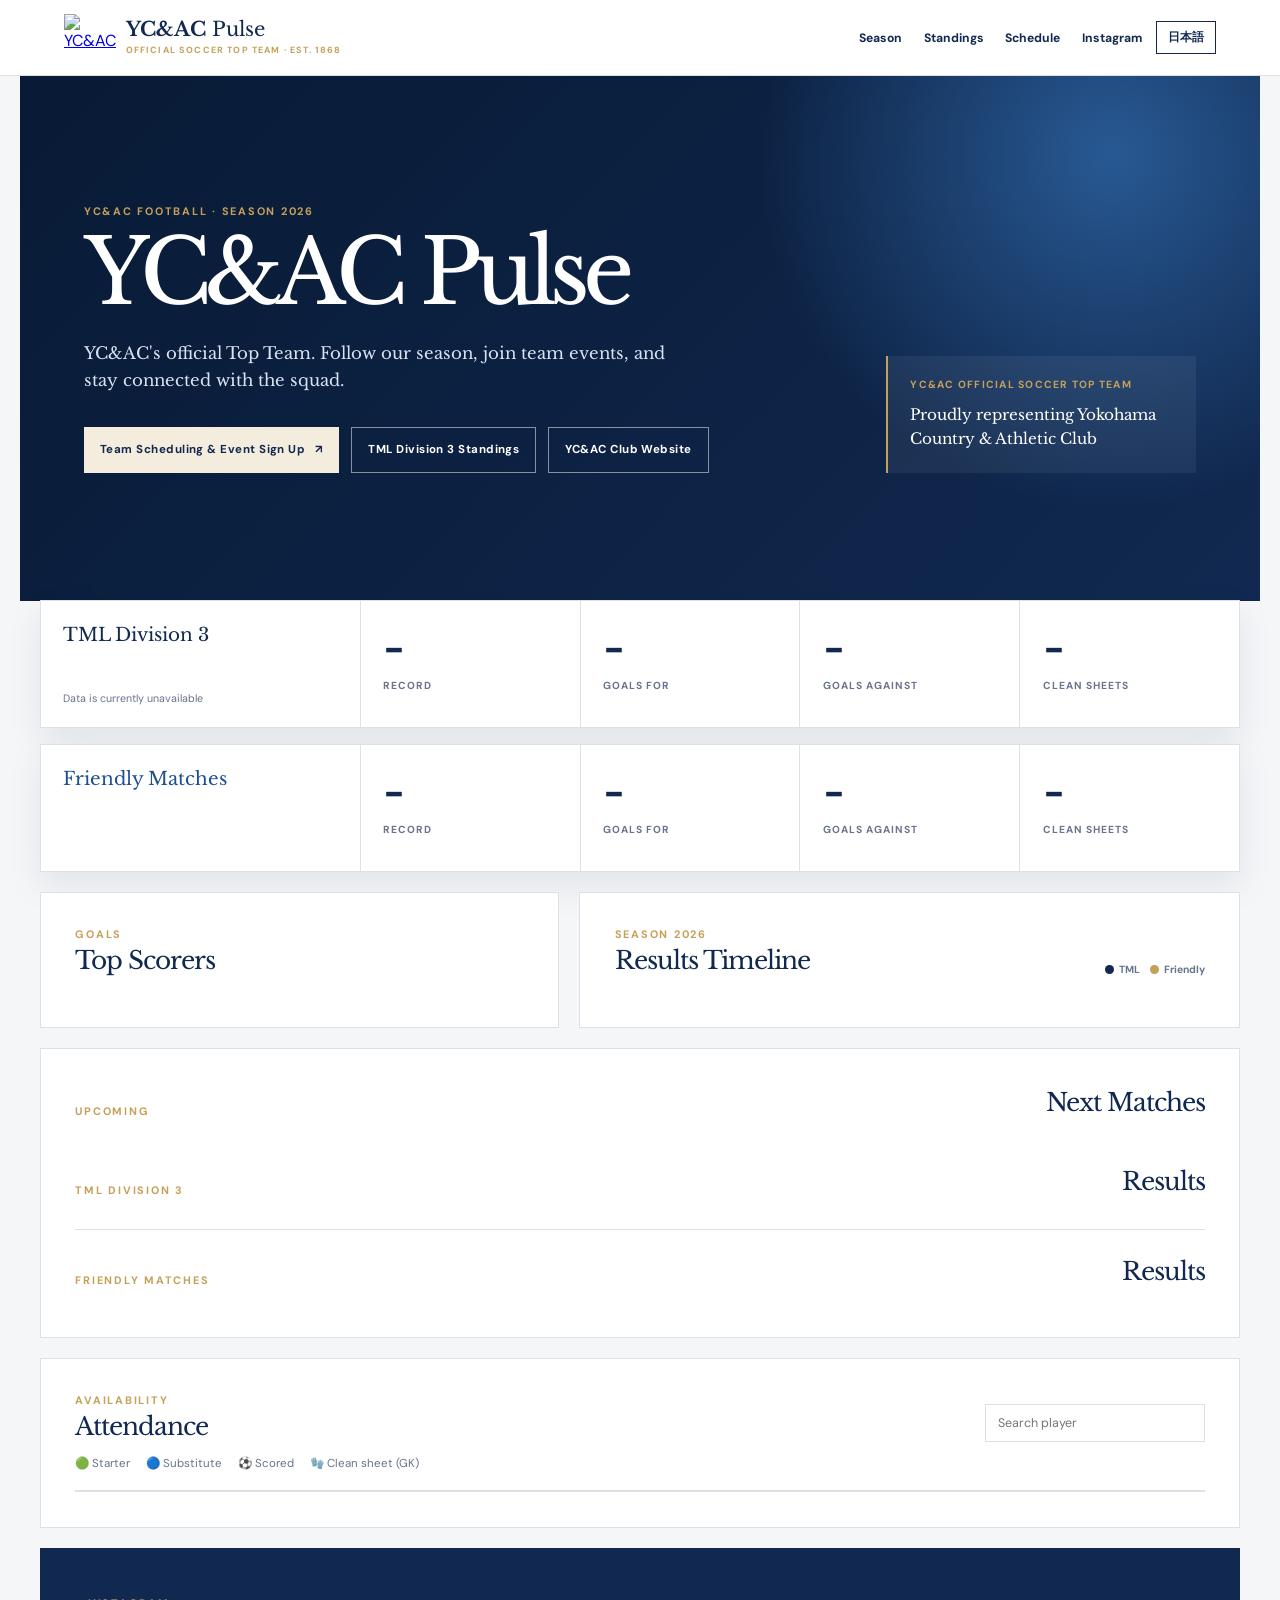
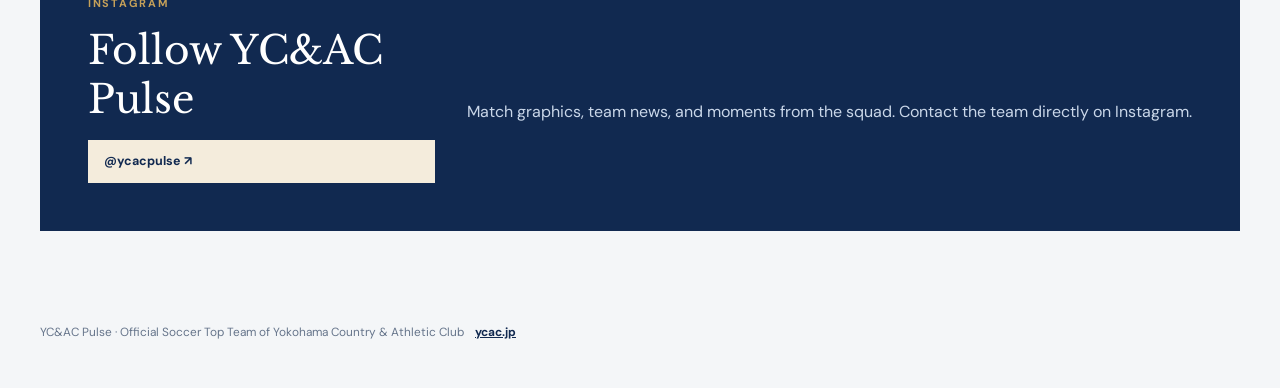
==== index.html @ 5dde346b "commit" ====
<!doctype html>
<html lang="en">
  <head>
    <meta charset="UTF-8" />
    <meta name="viewport" content="width=device-width, initial-scale=1.0" />
    <meta name="description" content="YC&AC Official Soccer Top Team website" />
    <title>YC&AC Pulse | Official Team Website</title>
    <link rel="stylesheet" href="styles.css" />
    <!-- Google tag (gtag.js) -->
    <script async src="https://www.googletagmanager.com/gtag/js?id=G-S9BTRZDL9C"></script>
    <script>
      window.dataLayer = window.dataLayer || [];
      function gtag(){dataLayer.push(arguments);}
      gtag('js', new Date());
      gtag('config', 'G-S9BTRZDL9C');
    </script>
  </head>
  <body>
    <header class="masthead">
      <a class="club-mark" href="https://ycac.jp" aria-label="YC&AC official website"><img src="https://ycac.jp/wp-content/uploads/2025/10/YCAC-Logo-Icon.png" alt="YC&AC" /></a>
      <div class="brand"><span>YC&amp;AC</span> Pulse<small data-i18n="officialWebsite">Official Soccer Top Team · Est. 1868</small></div>
      <nav aria-label="Primary navigation">
        <a href="#season" data-i18n="navSeason">Season</a>
        <a href="https://www.footyjapancompetitions.com/standings" target="_blank" rel="noreferrer" data-i18n="navStandings">Standings</a>
        <a href="https://band.us/@ycacpulse" target="_blank" rel="noreferrer" data-i18n="navSchedule">Schedule</a>
        <a href="https://www.instagram.com/ycacpulse/" target="_blank" rel="noreferrer">Instagram</a>
      </nav>
      <a id="locale-toggle" class="locale-toggle" href="?lang=ja" lang="ja">日本語</a>
    </header>

    <main>
      <section class="hero" aria-labelledby="page-title">
        <div class="hero-copy">
          <p class="eyebrow" data-i18n="season">YC&amp;AC Football · Season 2026</p>
          <h1 id="page-title" data-i18n="report">YC&amp;AC Pulse</h1>
          <p data-i18n="intro">YC&amp;AC's official Top Team. Follow our season, join team events, and stay connected with the squad.</p>
          <div class="hero-actions">
            <a class="schedule-link" href="https://band.us/@ycacpulse" target="_blank" rel="noreferrer"><span data-i18n="scheduleLink">Team Scheduling &amp; Event Sign Up</span><span aria-hidden="true">↗</span></a>
            <a class="club-link" href="https://www.footyjapancompetitions.com/standings" target="_blank" rel="noreferrer" data-i18n="standingsLink">TML Division 3 Standings</a>
            <a class="club-link" href="https://ycac.jp" target="_blank" rel="noreferrer" data-i18n="clubLink">YC&amp;AC Club Website</a>
          </div>
        </div>
        <aside class="hero-note"><span data-i18n="officialTeam">YC&amp;AC Official Soccer Top Team</span><strong data-i18n="heroNote">Proudly representing Yokohama Country &amp; Athletic Club</strong></aside>
      </section>

      <section id="season" class="scoreline" aria-label="Season record">
        <div class="scoreline-title"><span>TML Division 3</span><small id="updated">Loading live data...</small></div>
        <div><strong id="tml-record">-</strong><span data-i18n="record">Record</span></div>
        <div><strong id="tml-goals-for">-</strong><span data-i18n="goalsFor">Goals for</span></div>
        <div><strong id="tml-goals-against">-</strong><span data-i18n="goalsAgainst">Goals against</span></div>
        <div><strong id="tml-clean-sheets">-</strong><span data-i18n="cleanSheets">Clean sheets</span></div>
      </section>
      <section class="scoreline friendly-scoreline" aria-label="Friendly match record">
        <div class="scoreline-title"><span id="friendly-title">Friendly Matches</span><small id="friendly-updated"></small></div>
        <div><strong id="friendly-record">-</strong><span data-i18n="record">Record</span></div>
        <div><strong id="friendly-goals-for">-</strong><span data-i18n="goalsFor">Goals for</span></div>
        <div><strong id="friendly-goals-against">-</strong><span data-i18n="goalsAgainst">Goals against</span></div>
        <div><strong id="friendly-clean-sheets">-</strong><span data-i18n="cleanSheets">Clean sheets</span></div>
      </section>

      <section class="insight-grid" aria-label="Season visualizations">
        <article class="panel distribution-panel">
          <div class="section-heading"><div><p class="eyebrow" id="distribution-eyebrow">Goals</p><h2 id="distribution-title">Top Scorers</h2></div></div>
          <div id="goal-distribution" class="goal-distribution"></div>
        </article>
        <article class="panel timeline-panel">
          <div class="section-heading"><div><p class="eyebrow" id="timeline-eyebrow">Season 2026</p><h2 id="timeline-title">Results Timeline</h2></div><div class="timeline-key"><span><i class="tml-dot"></i>TML</span><span><i class="friendly-dot"></i><span id="friendly-timeline-label">Friendly</span></span></div></div>
          <div id="season-timeline" class="season-timeline"></div>
        </article>
      </section>

      <section class="content-grid">
        <article class="panel results-panel">
          <div class="section-heading"><p class="eyebrow" data-i18n="upcoming">Upcoming</p><h2 data-i18n="fixtures">Next Matches</h2></div>
          <div id="fixtures" class="fixtures"></div>
          <div class="section-heading"><p class="eyebrow">TML Division 3</p><h2 data-i18n="results">Results</h2></div>
          <div id="tml-results" class="results"></div>
          <div class="section-heading sub-section"><p class="eyebrow" id="friendly-results-label">Friendly Matches</p><h2 data-i18n="results">Results</h2></div>
          <div id="friendly-results" class="results"></div>
        </article>

      </section>

      <section class="panel attendance-panel">
        <div class="section-heading"><div><p class="eyebrow" data-i18n="availability">Availability</p><h2 data-i18n="attendance">Attendance</h2></div><label class="player-search"><span class="visually-hidden" data-i18n="searchPlayer">Search player</span><input id="attendance-search" type="search" data-i18n-placeholder="searchPlayer" placeholder="Search player" /></label></div>
        <div class="attendance-legend" aria-label="Attendance legend">
          <span>🟢 <span data-i18n="starter">Starter</span></span><span>🔵 <span data-i18n="substitute">Substitute</span></span><span>⚽ <span data-i18n="scored">Scored</span></span><span>🧤 <span data-i18n="cleanSheet">Clean sheet (GK)</span></span>
        </div>
        <p class="attendance-swipe-hint" data-i18n="swipeHint">Swipe left and right to view match columns.</p>
        <div class="table-wrap">
          <table>
            <thead id="attendance-head"></thead>
            <tbody id="attendance"></tbody>
          </table>
        </div>
      </section>

      <section class="instagram-panel">
        <p class="eyebrow" data-i18n="instagram">Instagram</p>
        <h2 data-i18n="instagramTitle">Follow YC&amp;AC Pulse</h2>
        <p data-i18n="instagramCopy">Match graphics, team news, and moments from the squad. Contact the team directly on Instagram.</p>
        <a href="https://www.instagram.com/ycacpulse/" target="_blank" rel="noreferrer">@ycacpulse <span aria-hidden="true">↗</span></a>
      </section>

    </main>

    <footer><span data-i18n="footer">YC&amp;AC Pulse · Official Top Team of Yokohama Country &amp; Athletic Club</span> <a href="https://ycac.jp" target="_blank" rel="noreferrer">ycac.jp</a></footer>
    <template id="empty-state"><p class="empty">No data is available yet.</p></template>
    <script src="app.js"></script>
  </body>
</html>
---- styles.css ----
@import url('https://fonts.googleapis.com/css2?family=DM+Sans:wght@400;500;600;700&family=Libre+Baskerville:ital,wght@0,400;0,700;1,400&display=swap');

:root { --navy: #112950; --navy-deep: #081a35; --blue: #1d4f91; --gold: #c5a059; --gold-pale: #f4ecdc; --mist: #f4f6f8; --white: #fff; --ink: #15243a; --muted: #66758b; --line: #dbe1e7; }
* { box-sizing: border-box; } html { scroll-behavior: smooth; } body { margin: 0; overflow-x: hidden; color: var(--ink); background: var(--mist); font-family: 'DM Sans', Arial, sans-serif; }
.masthead { position: sticky; top: 0; z-index: 10; display: flex; align-items: center; gap: .85rem; min-height: 76px; padding: .55rem clamp(1.2rem, 5vw, 5rem); background: rgba(255,255,255,.96); border-bottom: 1px solid var(--line); backdrop-filter: blur(12px); }.club-mark { width: 48px; height: 48px; }.club-mark img { width: 100%; height: 100%; object-fit: contain; }.brand { color: var(--navy); font-family: 'Libre Baskerville', Georgia, serif; font-size: 1.24rem; line-height: 1; white-space: nowrap; }.brand span { font-weight: 700; }.brand small { display: block; margin-top: .35rem; color: var(--gold); font-family: 'DM Sans', Arial, sans-serif; font-size: .56rem; font-weight: 700; letter-spacing: .13em; text-transform: uppercase; }.masthead nav { display: flex; gap: 1.35rem; margin-left: auto; }.masthead nav a { color: var(--navy); font-size: .76rem; font-weight: 700; text-decoration: none; }.masthead nav a:hover { color: var(--gold); }.locale-toggle { padding: .48rem .7rem; color: var(--navy); border: 1px solid var(--navy); font-size: .72rem; font-weight: 700; text-decoration: none; }.locale-toggle:hover { color: white; background: var(--navy); }
main { max-width: 1240px; margin: 0 auto; padding: 0 1.25rem 4rem; }.hero { display: grid; grid-template-columns: minmax(0, 1fr) minmax(250px, .42fr); gap: clamp(2rem, 5vw, 5rem); align-items: end; margin: 0 -1.25rem; padding: clamp(4.5rem, 10vw, 8rem) clamp(1.5rem, 5vw, 4rem); color: white; background: radial-gradient(circle at 88% 15%, #285993 0, transparent 30%), linear-gradient(135deg, var(--navy-deep), var(--navy)); }.eyebrow { margin: 0 0 .75rem; color: var(--gold); font-size: .68rem; font-weight: 700; letter-spacing: .16em; text-transform: uppercase; }.hero h1 { max-width: 760px; margin: 0; font-family: 'Libre Baskerville', Georgia, serif; font-size: clamp(3rem, 7vw, 6.3rem); font-weight: 400; letter-spacing: -.08em; line-height: .96; }.hero-copy > p:last-of-type { max-width: 600px; margin: 1.5rem 0 0; color: #d8e2f2; font-family: 'Libre Baskerville', Georgia, serif; font-size: 1.04rem; line-height: 1.65; }.hero-actions { display: flex; flex-wrap: wrap; gap: .75rem; margin-top: 2rem; }.schedule-link, .club-link { display: inline-flex; align-items: center; gap: .6rem; min-height: 46px; padding: .75rem 1rem; font-size: .72rem; font-weight: 700; letter-spacing: .04em; text-decoration: none; }.schedule-link { color: var(--navy); background: var(--gold-pale); }.schedule-link:hover { background: var(--gold); }.club-link { color: white; border: 1px solid rgba(255,255,255,.5); }.club-link:hover { border-color: var(--gold); color: var(--gold-pale); }.hero-note { display: grid; gap: .75rem; padding: 1.4rem; border-left: 2px solid var(--gold); background: rgba(255,255,255,.06); }.hero-note span { color: var(--gold); font-size: .65rem; font-weight: 700; letter-spacing: .12em; text-transform: uppercase; }.hero-note strong { font-family: 'Libre Baskerville', Georgia, serif; font-size: .95rem; font-weight: 400; line-height: 1.55; }
main { max-width: 1240px; margin: 0 auto; padding: 0 1.25rem 4rem; }.hero { display: grid; grid-template-columns: minmax(0, 1fr) minmax(250px, .42fr); gap: clamp(2rem, 5vw, 5rem); align-items: end; margin: 0 -1.25rem; padding: clamp(4.5rem, 10vw, 8rem) clamp(1.5rem, 5vw, 4rem); color: white; background: radial-gradient(circle at 88% 15%, #285993 0, transparent 30%), linear-gradient(135deg, var(--navy-deep), var(--navy)); }.eyebrow { margin: 0 0 .75rem; color: var(--gold); font-size: .68rem; font-weight: 700; letter-spacing: .16em; text-transform: uppercase; }.hero h1 { max-width: 760px; margin: 0; font-family: 'Libre Baskerville', Georgia, serif; font-size: clamp(3rem, 7vw, 6.3rem); font-weight: 400; letter-spacing: -.08em; line-height: .96; }.hero-copy > p:last-of-type { max-width: 600px; margin: 1.5rem 0 0; color: #d8e2f2; font-family: 'Libre Baskerville', Georgia, serif; font-size: 1.04rem; line-height: 1.65; }.hero-actions { display: flex; flex-wrap: wrap; gap: .75rem; margin-top: 2rem; }.schedule-link, .club-link { display: inline-flex; align-items: center; gap: .6rem; min-height: 46px; padding: .75rem 1rem; font-size: .72rem; font-weight: 700; letter-spacing: .04em; text-decoration: none; }.schedule-link { color: var(--navy); background: var(--gold-pale); }.schedule-link:hover { background: var(--gold); }.club-link { color: white; border: 1px solid rgba(255,255,255,.5); }.club-link:hover { border-color: var(--gold); color: var(--gold-pale); }.hero-note { display: grid; gap: .75rem; padding: 1.4rem; border-left: 2px solid var(--gold); background: rgba(255,255,255,.06); }.hero-note span { color: var(--gold); font-size: .65rem; font-weight: 700; letter-spacing: .12em; text-transform: uppercase; }.hero-note strong { font-family: 'Libre Baskerville', Georgia, serif; font-size: .95rem; font-weight: 400; line-height: 1.55; }
.scoreline { display: grid; grid-template-columns: 1.45fr repeat(4, 1fr); margin-top: -1px; background: white; border: 1px solid var(--line); box-shadow: 0 14px 34px rgba(8,26,53,.08); }.scoreline > div { min-height: 126px; padding: 1.4rem; border-left: 1px solid var(--line); }.scoreline > div:first-child { border-left: 0; }.scoreline-title { display: flex; flex-direction: column; justify-content: space-between; color: var(--navy); font-family: 'Libre Baskerville', Georgia, serif; font-size: 1.15rem; }.scoreline-title small { color: var(--muted); font-family: 'DM Sans', Arial, sans-serif; font-size: .67rem; }.scoreline strong { display: block; color: var(--navy); font-family: 'Libre Baskerville', Georgia, serif; font-size: clamp(1.8rem, 3.8vw, 3rem); line-height: 1; }.scoreline span:not(.scoreline-title span) { display: block; margin-top: .5rem; color: var(--muted); font-size: .64rem; font-weight: 700; letter-spacing: .1em; text-transform: uppercase; }
.friendly-scoreline { margin-top: 1rem; }.friendly-scoreline .scoreline-title { color: var(--blue); }.sub-section { margin-top: 2rem; padding-top: 1.35rem; border-top: 1px solid var(--line); }
.scoreline strong small { display: block; margin-top: .32rem; color: var(--muted); font-family: 'DM Sans', Arial, sans-serif; font-size: .58rem; font-weight: 700; letter-spacing: .12em; }
.insight-grid { display: grid; grid-template-columns: .88fr 1.12fr; gap: 1.25rem; margin-top: 1.25rem; }.chart-key, .timeline-key { display: flex; flex-wrap: wrap; gap: .65rem; color: var(--muted); font-size: .65rem; font-weight: 700; }.chart-key span, .timeline-key span { display: inline-flex; align-items: center; gap: .3rem; }.chart-key i, .timeline-key i { display: inline-block; width: .55rem; height: .55rem; border-radius: 50%; }.key-for { background: var(--navy); }.key-against { background: #b9c4d2; }.tml-dot { background: var(--navy); }.friendly-dot { background: var(--gold); }.goal-distribution { display: grid; gap: 1.2rem; }.goal-group { display: grid; gap: .45rem; }.goal-group-head { display: flex; justify-content: space-between; color: var(--navy); font-family: 'Libre Baskerville', Georgia, serif; font-size: .88rem; font-weight: 700; }.goal-group.friendly .goal-group-head { color: var(--blue); }.goal-bars { display: grid; gap: .32rem; }.goal-bar { display: grid; grid-template-columns: 2.7rem 1fr 1.5rem; gap: .5rem; align-items: center; color: var(--muted); font-size: .66rem; font-weight: 700; }.goal-track { height: .6rem; overflow: hidden; background: #e6ebf0; }.goal-fill { height: 100%; min-width: 3px; background: var(--navy); }.goal-group.friendly .goal-fill { background: var(--blue); }.goal-fill.against { background: #b9c4d2; }.goal-value { color: var(--navy); font-family: 'Libre Baskerville', Georgia, serif; font-size: .9rem; text-align: right; }.season-timeline { display: grid; }.timeline-entry { display: grid; grid-template-columns: 5.4rem 1.2rem 1fr auto; gap: .7rem; align-items: stretch; min-height: 58px; }.timeline-date { padding-top: .1rem; color: var(--muted); font-size: .68rem; font-weight: 700; text-align: right; }.timeline-rail { position: relative; }.timeline-rail::after { position: absolute; top: 0; bottom: 0; left: 50%; width: 1px; background: var(--line); content: ''; }.timeline-entry:first-child .timeline-rail::after { top: 50%; }.timeline-entry:last-child .timeline-rail::after { bottom: 50%; }.timeline-marker { position: absolute; z-index: 1; top: .05rem; left: 50%; width: .75rem; height: .75rem; border: 2px solid white; border-radius: 50%; background: var(--navy); box-shadow: 0 0 0 1px var(--navy); transform: translateX(-50%); }.timeline-entry.friendly .timeline-marker { background: var(--gold); box-shadow: 0 0 0 1px var(--gold); }.timeline-match { padding-bottom: 1.05rem; }.timeline-opponent { color: var(--navy); font-family: 'Libre Baskerville', Georgia, serif; font-size: .88rem; font-weight: 700; }.timeline-meta { margin-top: .17rem; color: var(--muted); font-size: .66rem; }.timeline-score { align-self: start; min-width: 3.5rem; padding: .25rem .35rem; color: var(--navy); background: #eef2f6; font-family: 'Libre Baskerville', Georgia, serif; font-size: .84rem; font-weight: 700; text-align: center; }.timeline-score.win { color: white; background: var(--blue); }.timeline-score.loss { color: #7c3535; background: #f5e8e8; }.timeline-score span { display: block; margin-top: .12rem; font-family: 'DM Sans', Arial, sans-serif; font-size: .53rem; letter-spacing: .09em; }
.goal-bar.scorer-bar { grid-template-columns: 5.2rem 1fr 1.5rem; }.goal-bar.scorer-bar > span { overflow: hidden; text-overflow: ellipsis; white-space: nowrap; }
.content-grid { display: grid; grid-template-columns: 1fr; gap: 1.25rem; margin-top: 1.25rem; }.panel { background: white; padding: clamp(1.25rem, 3vw, 2.15rem); border: 1px solid var(--line); }.section-heading { display: flex; align-items: end; justify-content: space-between; margin-bottom: 1rem; }.section-heading .eyebrow { margin: 0; color: var(--gold); }.section-heading h2 { margin: .25rem 0 0; color: var(--navy); font-family: 'Libre Baskerville', Georgia, serif; font-size: 1.55rem; font-weight: 400; letter-spacing: -.04em; }
.match { display: grid; grid-template-columns: 6.5rem 1fr auto; gap: 1rem; align-items: center; padding: 1.05rem 0; border-top: 1px solid var(--line); }.match-date { color: var(--muted); font-size: .75rem; font-weight: 600; }.match-opponent { color: var(--navy); font-family: 'Libre Baskerville', Georgia, serif; font-size: 1rem; font-weight: 700; }.match-meta { margin-top: .25rem; color: var(--muted); font-size: .72rem; }.match-score { color: var(--navy); font-family: 'Libre Baskerville', Georgia, serif; font-size: 1.7rem; font-weight: 700; }.match-score.win { color: var(--blue); }.leader { display: grid; grid-template-columns: 1.8rem 1fr auto; gap: .6rem; align-items: center; padding: .9rem 0; border-top: 1px solid var(--line); }.rank { color: var(--gold); font-family: 'Libre Baskerville', Georgia, serif; font-size: 1rem; }.leader-name { color: var(--navy); font-family: 'Libre Baskerville', Georgia, serif; font-weight: 700; }.leader-meta { margin-top: .2rem; color: var(--muted); font-size: .72rem; }.leader-total { color: var(--navy); font-family: 'Libre Baskerville', Georgia, serif; font-size: 1.35rem; font-weight: 700; }.leader-total span { color: var(--muted); font-family: 'DM Sans', Arial, sans-serif; font-size: .6rem; letter-spacing: .1em; }
.fixtures { display: grid; gap: .65rem; margin-bottom: 1.75rem; }.fixture { display: grid; grid-template-columns: 5rem 1fr auto; gap: .75rem; align-items: center; padding: 1rem; color: white; background: var(--navy); }.fixture-date { color: var(--gold); font-size: .7rem; font-weight: 700; letter-spacing: .06em; text-transform: uppercase; }.fixture-opponent { font-family: 'Libre Baskerville', Georgia, serif; font-size: .96rem; font-weight: 700; }.fixture-meta { margin-top: .22rem; color: #c9d7eb; font-size: .7rem; }.fixture-actions { display: flex; flex-wrap: wrap; gap: .45rem; margin-top: .7rem; }.fixture-actions a { padding: .38rem .5rem; color: var(--navy); background: var(--gold-pale); font-size: .63rem; font-weight: 700; text-decoration: none; }.fixture-actions a:last-child { color: white; background: transparent; border: 1px solid rgba(255,255,255,.5); }.fixture-actions a:hover { background: var(--gold); color: var(--navy); }.fixture-time { padding-left: .75rem; border-left: 1px solid rgba(255,255,255,.25); color: var(--gold-pale); font-size: .76rem; font-weight: 700; white-space: nowrap; }
.attendance-panel { margin-top: 1.25rem; }.player-search input { width: min(220px, 42vw); padding: .65rem .8rem; color: var(--ink); border: 1px solid var(--line); border-radius: 0; font: inherit; font-size: .78rem; }.attendance-legend { display: flex; flex-wrap: wrap; gap: .55rem 1rem; margin: -.15rem 0 1.2rem; color: var(--muted); font-size: .72rem; }.attendance-swipe-hint { display: none; color: var(--muted); font-size: .68rem; }.table-wrap { overflow-x: auto; } table { width: 100%; min-width: 680px; border-collapse: collapse; } th, td { padding: .9rem .55rem; border-bottom: 1px solid var(--line); text-align: left; } th { color: var(--muted); font-size: .64rem; letter-spacing: .09em; text-transform: uppercase; } td { font-size: .84rem; } td:first-child { color: var(--navy); font-family: 'Libre Baskerville', Georgia, serif; font-size: .95rem; font-weight: 700; }.attendance-panel .table-wrap { overflow-x: auto; border: 1px solid var(--line); -webkit-overflow-scrolling: touch; }.attendance-panel th:nth-child(1), .attendance-panel td:nth-child(1) { position: sticky; left: 0; z-index: 2; min-width: 140px; background: white; }.attendance-panel th:nth-child(2), .attendance-panel td:nth-child(2) { position: sticky; left: 140px; z-index: 2; min-width: 72px; background: white; }.attendance-panel th:nth-child(3), .attendance-panel td:nth-child(3) { position: sticky; left: 212px; z-index: 2; min-width: 78px; background: white; }.attendance-panel th:nth-child(4), .attendance-panel td:nth-child(4) { position: sticky; left: 290px; z-index: 2; min-width: 90px; background: white; }.attendance-panel thead th:nth-child(-n+4) { z-index: 4; background: #f9fafb; }.attendance-panel td:nth-child(2), .attendance-panel td:nth-child(3), .attendance-panel td:nth-child(4) { color: var(--muted); font-size: .72rem; font-weight: 700; white-space: nowrap; }.match-column { min-width: 96px; text-align: center; }.match-column small { display: block; margin-top: .2rem; color: var(--muted); font-size: .6rem; font-weight: 400; letter-spacing: 0; text-transform: none; }.match-cell { min-width: 96px; color: var(--navy); font-size: 1rem; text-align: center; white-space: nowrap; }.match-cell.empty-cell { color: #b5bfca; }.empty { color: var(--muted); }.visually-hidden { position: absolute; width: 1px; height: 1px; overflow: hidden; clip: rect(0 0 0 0); white-space: nowrap; }
.instagram-panel { display: grid; grid-template-columns: 1fr auto; gap: 1rem 2rem; align-items: end; margin-top: 1.25rem; padding: clamp(1.5rem, 4vw, 3rem); color: white; background: var(--navy); }.instagram-panel .eyebrow { grid-column: 1 / -1; margin-bottom: 0; }.instagram-panel h2 { margin: 0; font-family: 'Libre Baskerville', Georgia, serif; font-size: clamp(1.6rem, 4vw, 2.45rem); font-weight: 400; }.instagram-panel p:not(.eyebrow) { margin: .7rem 0 0; color: #cad7e9; line-height: 1.5; }.instagram-panel a { align-self: center; padding: .85rem 1rem; color: var(--navy); background: var(--gold-pale); font-size: .78rem; font-weight: 700; text-decoration: none; }.instagram-panel a:hover { background: var(--gold); } footer { max-width: 1240px; margin: 0 auto; padding: 1.8rem 1.25rem 3rem; color: var(--muted); font-size: .74rem; } footer a { margin-left: .5rem; color: var(--navy); font-weight: 700; }
.match-column.tml-match { border-top: 3px solid var(--navy); background: #f3f6fa; }.match-column.friendly-match { border-top: 3px solid var(--gold); background: #fbf7ee; }.match-cell.tml-match { background: #f8fafc; }.match-cell.friendly-match { background: #fdfaf4; }
.attendance-short { display: none; }
@media (max-width: 760px) { .masthead { min-height: 66px; }.club-mark { width: 39px; height: 39px; }.brand { font-size: 1rem; }.brand small { display: none; }.masthead nav { display: none; }.locale-toggle { margin-left: auto; }.hero { grid-template-columns: 1fr; gap: 2rem; padding-top: 4.5rem; }.hero-note { max-width: 28rem; }.scoreline { grid-template-columns: repeat(2, 1fr); }.scoreline-title { grid-column: 1 / -1; min-height: 95px !important; }.scoreline > div:nth-child(4) { border-left: 0; }.insight-grid, .content-grid { grid-template-columns: 1fr; }.match { grid-template-columns: 5.5rem 1fr auto; }.instagram-panel { grid-template-columns: 1fr; }.instagram-panel a { justify-self: start; } }
@media (max-width: 480px) { .attendance-panel .section-heading { align-items: flex-start; gap: .75rem; }.player-search input { width: 128px; }.attendance-legend { gap: .35rem .7rem; font-size: .65rem; }.attendance-swipe-hint { display: block; margin: -.45rem 0 .65rem; }.attendance-panel th, .attendance-panel td { padding: .7rem .28rem; }.attendance-long { display: none; }.attendance-short { display: inline; }.attendance-panel th:nth-child(1), .attendance-panel td:nth-child(1) { min-width: 94px; max-width: 94px; }.attendance-panel th:nth-child(2), .attendance-panel td:nth-child(2) { left: 94px; min-width: 44px; max-width: 44px; overflow: hidden; text-overflow: ellipsis; }.attendance-panel th:nth-child(3), .attendance-panel td:nth-child(3) { left: 138px; min-width: 60px; max-width: 60px; overflow: hidden; text-overflow: ellipsis; }.attendance-panel th:nth-child(4), .attendance-panel td:nth-child(4) { left: 198px; min-width: 60px; max-width: 60px; overflow: hidden; text-overflow: ellipsis; }.attendance-panel td:first-child { font-size: .8rem; }.attendance-panel td:nth-child(2), .attendance-panel td:nth-child(3), .attendance-panel td:nth-child(4) { font-size: .58rem; }.match-column, .match-cell { min-width: 76px; }.match-column { font-size: .57rem; }.match-column small { max-width: 70px; overflow: hidden; text-overflow: ellipsis; white-space: nowrap; }.match-cell { font-size: .85rem; } }
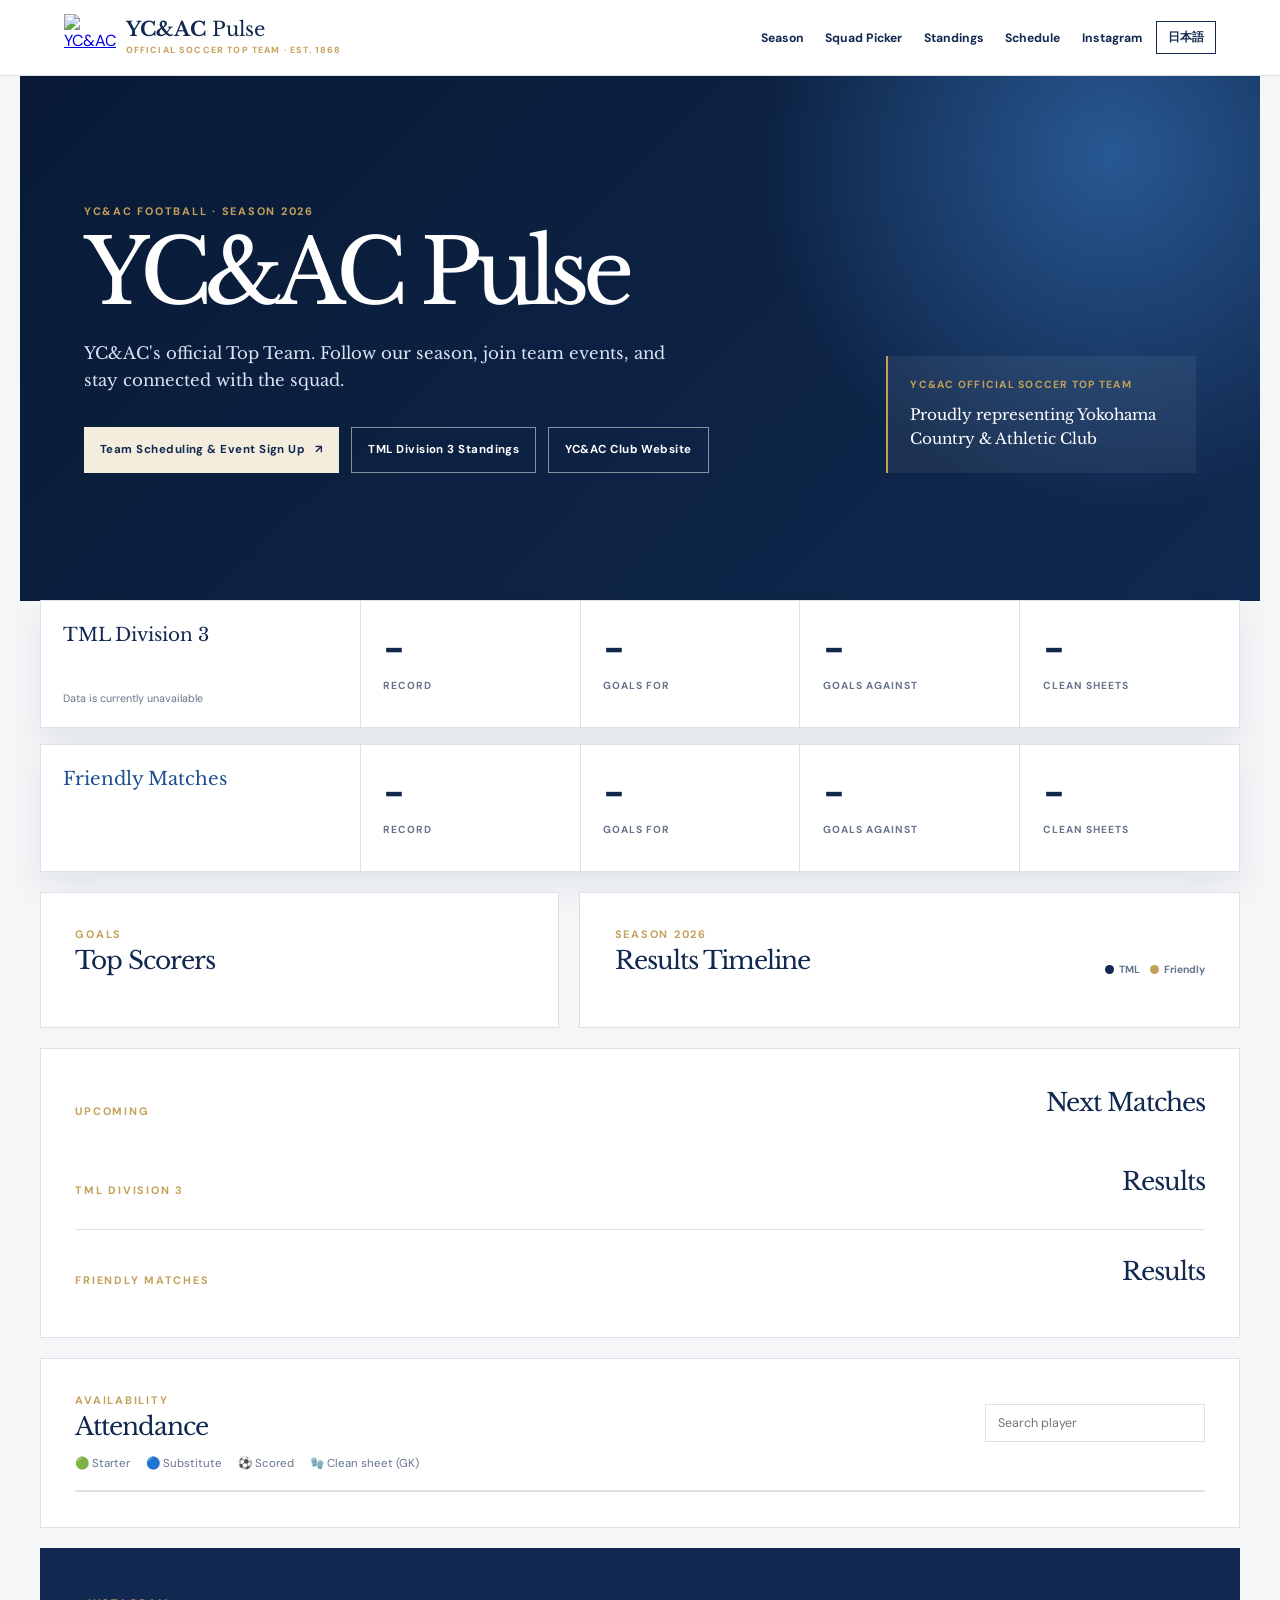
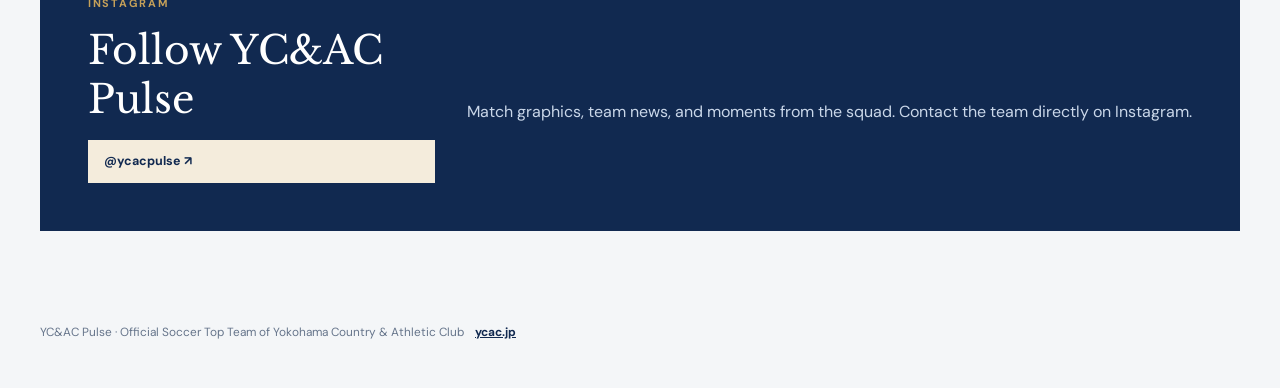
==== commit 7e829296: "commit" ====
--- a/index.html
+++ b/index.html
@@ -4,6 +4,26 @@
     <meta charset="UTF-8" />
     <meta name="viewport" content="width=device-width, initial-scale=1.0" />
     <meta name="description" content="YC&AC Official Soccer Top Team website" />
+    <meta name="robots" content="index, follow" />
+    <meta name="theme-color" content="#112950" />
+    <link rel="canonical" href="https://rickliky.github.io/ycac-pulse/" />
+    <link rel="alternate" hreflang="en" href="https://rickliky.github.io/ycac-pulse/" />
+    <link rel="alternate" hreflang="ja" href="https://rickliky.github.io/ycac-pulse/?lang=ja" />
+    <link rel="alternate" hreflang="x-default" href="https://rickliky.github.io/ycac-pulse/" />
+    <meta property="og:type" content="website" />
+    <meta property="og:url" content="https://rickliky.github.io/ycac-pulse/" />
+    <meta property="og:title" content="YC&AC Pulse | Official Soccer Top Team" />
+    <meta property="og:description" content="Follow the YC&AC Official Soccer Top Team: fixtures, results, top scorers, and season updates." />
+    <meta property="og:site_name" content="YC&AC Pulse" />
+    <meta property="og:locale" content="en_US" />
+    <meta property="og:locale:alternate" content="ja_JP" />
+    <meta property="og:image" content="https://ycac.jp/wp-content/uploads/2025/10/YCAC-Logo-Icon.png" />
+    <meta property="og:image:alt" content="YC&AC official crest" />
+    <meta name="twitter:card" content="summary_large_image" />
+    <meta name="twitter:title" content="YC&AC Pulse | Official Soccer Top Team" />
+    <meta name="twitter:description" content="Fixtures, results, top scorers, and season updates from the YC&AC Official Soccer Top Team." />
+    <meta name="twitter:image" content="https://ycac.jp/wp-content/uploads/2025/10/YCAC-Logo-Icon.png" />
+    <meta name="twitter:image:alt" content="YC&AC official crest" />
     <title>YC&AC Pulse | Official Team Website</title>
     <link rel="stylesheet" href="styles.css" />
     <!-- Google tag (gtag.js) -->
@@ -14,6 +34,27 @@
       gtag('js', new Date());
       gtag('config', 'G-S9BTRZDL9C');
     </script>
+    <script type="application/ld+json">
+      {
+        "@context": "https://schema.org",
+        "@type": "SportsTeam",
+        "name": "YC&AC Pulse",
+        "description": "YC&AC Official Soccer Top Team.",
+        "url": "https://rickliky.github.io/ycac-pulse/",
+        "logo": "https://ycac.jp/wp-content/uploads/2025/10/YCAC-Logo-Icon.png",
+        "sameAs": [
+          "https://ycac.jp",
+          "https://www.instagram.com/ycacpulse/",
+          "https://band.us/@ycacpulse"
+        ],
+        "sport": "Soccer",
+        "parentOrganization": {
+          "@type": "SportsOrganization",
+          "name": "Yokohama Country & Athletic Club",
+          "url": "https://ycac.jp"
+        }
+      }
+    </script>
   </head>
   <body>
     <header class="masthead">
@@ -21,6 +62,7 @@
       <div class="brand"><span>YC&amp;AC</span> Pulse<small data-i18n="officialWebsite">Official Soccer Top Team · Est. 1868</small></div>
       <nav aria-label="Primary navigation">
         <a href="#season" data-i18n="navSeason">Season</a>
+        <a href="squad-picker.html">Squad Picker</a>
         <a href="https://www.footyjapancompetitions.com/standings" target="_blank" rel="noreferrer" data-i18n="navStandings">Standings</a>
         <a href="https://band.us/@ycacpulse" target="_blank" rel="noreferrer" data-i18n="navSchedule">Schedule</a>
         <a href="https://www.instagram.com/ycacpulse/" target="_blank" rel="noreferrer">Instagram</a>
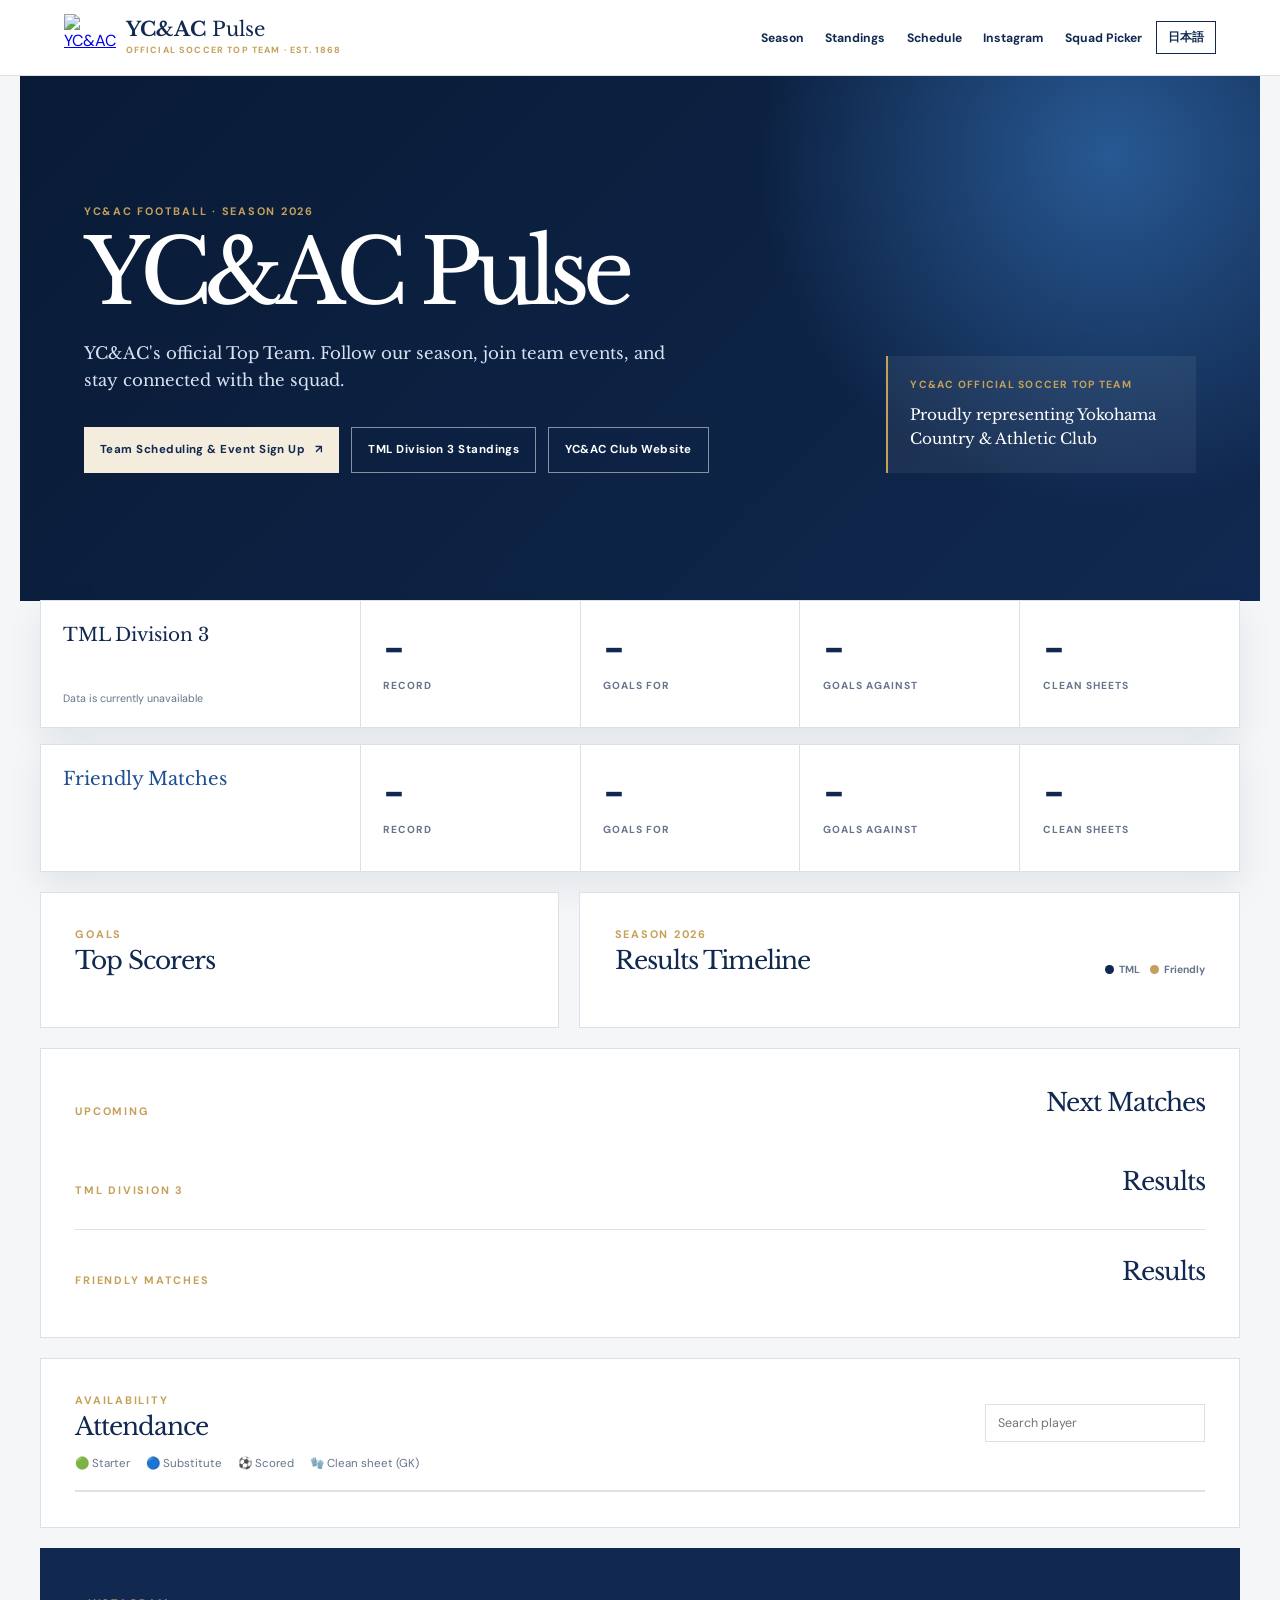
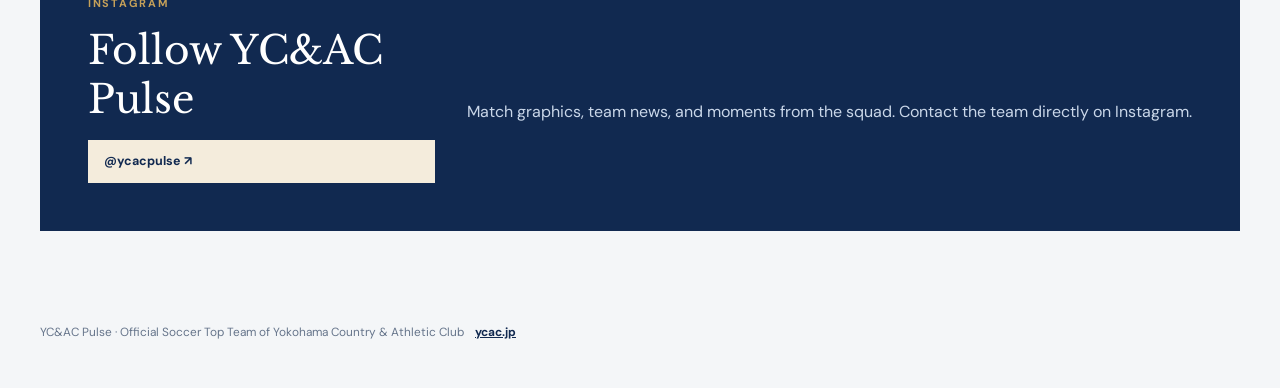
==== commit 0d540655: "commit" ====
--- a/index.html
+++ b/index.html
@@ -58,14 +58,14 @@
   </head>
   <body>
     <header class="masthead">
-      <a class="club-mark" href="https://ycac.jp" aria-label="YC&AC official website"><img src="https://ycac.jp/wp-content/uploads/2025/10/YCAC-Logo-Icon.png" alt="YC&AC" /></a>
+      <a class="club-mark" href="./" aria-label="YC&AC Pulse home"><img src="https://ycac.jp/wp-content/uploads/2025/10/YCAC-Logo-Icon.png" alt="YC&AC" /></a>
       <div class="brand"><span>YC&amp;AC</span> Pulse<small data-i18n="officialWebsite">Official Soccer Top Team · Est. 1868</small></div>
       <nav aria-label="Primary navigation">
         <a href="#season" data-i18n="navSeason">Season</a>
-        <a href="squad-picker.html">Squad Picker</a>
         <a href="https://www.footyjapancompetitions.com/standings" target="_blank" rel="noreferrer" data-i18n="navStandings">Standings</a>
         <a href="https://band.us/@ycacpulse" target="_blank" rel="noreferrer" data-i18n="navSchedule">Schedule</a>
         <a href="https://www.instagram.com/ycacpulse/" target="_blank" rel="noreferrer">Instagram</a>
+        <a href="squad-picker.html">Squad Picker</a>
       </nav>
       <a id="locale-toggle" class="locale-toggle" href="?lang=ja" lang="ja">日本語</a>
     </header>
